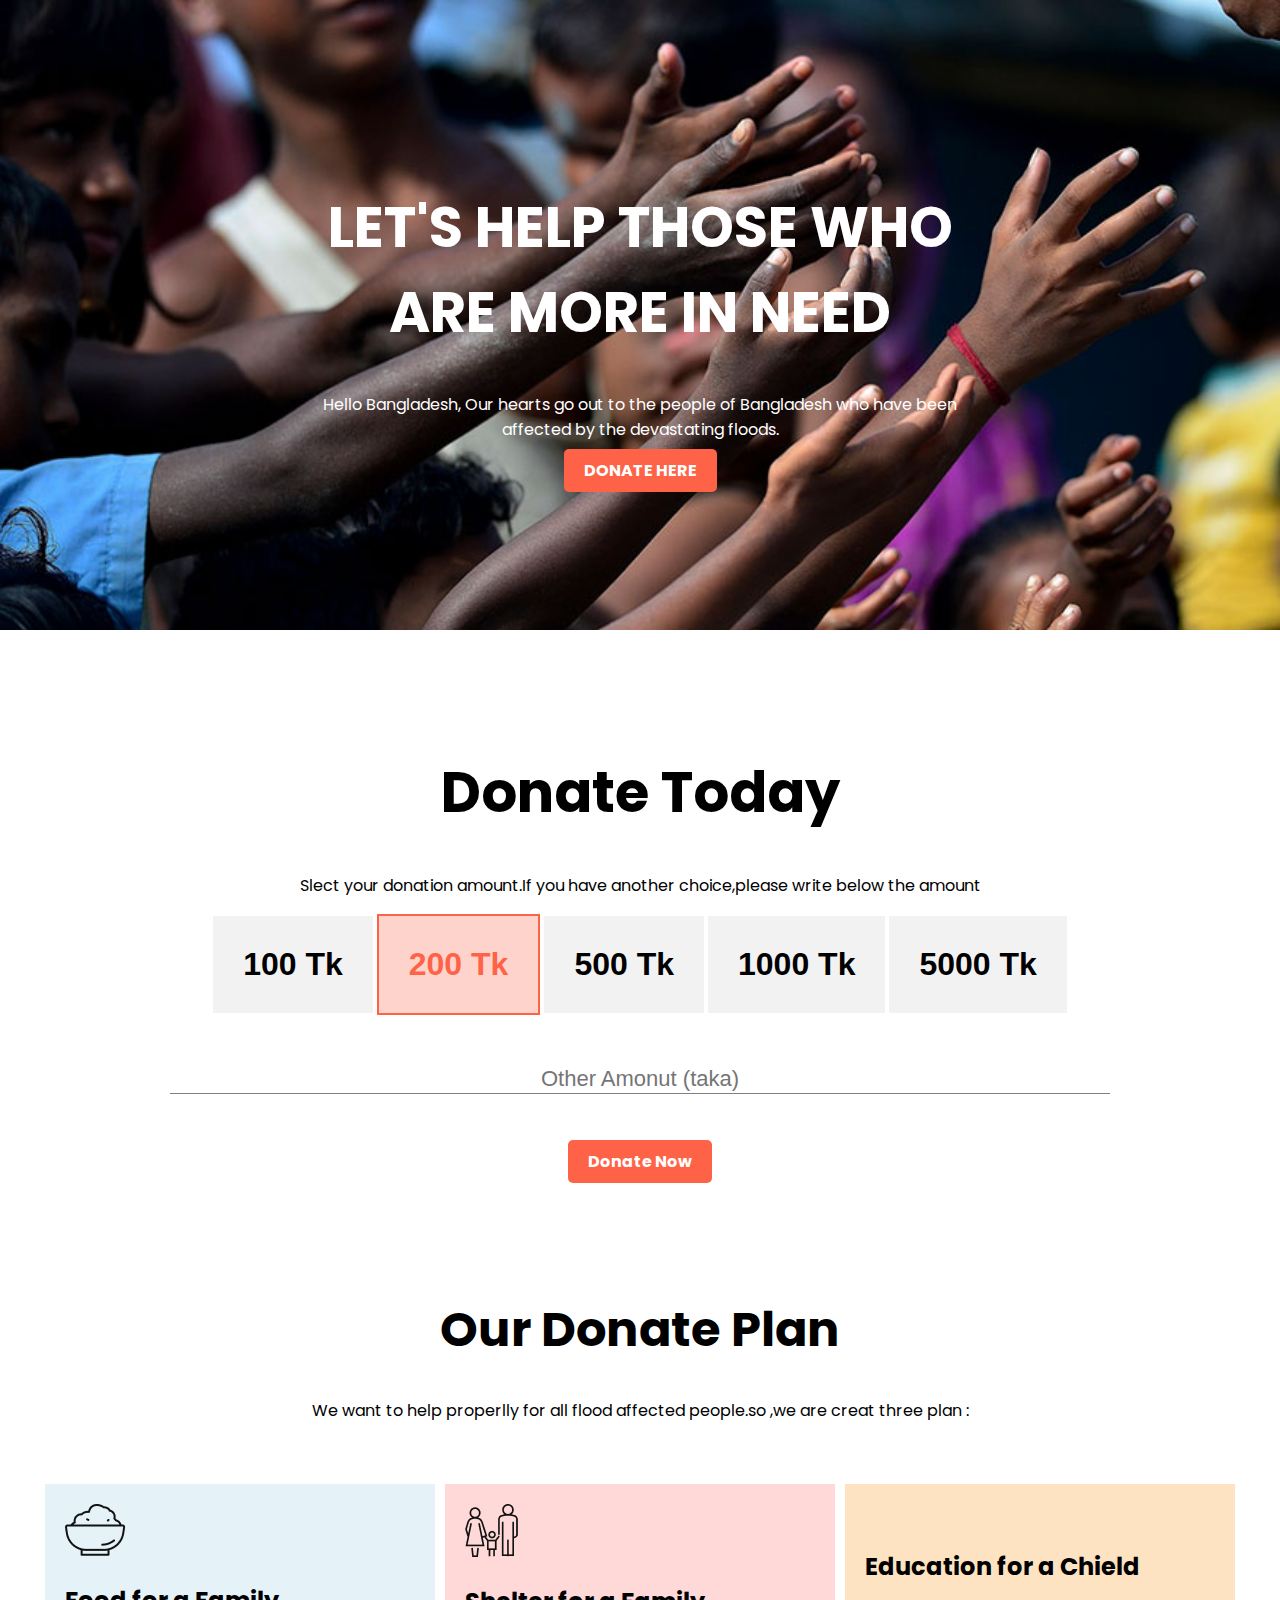
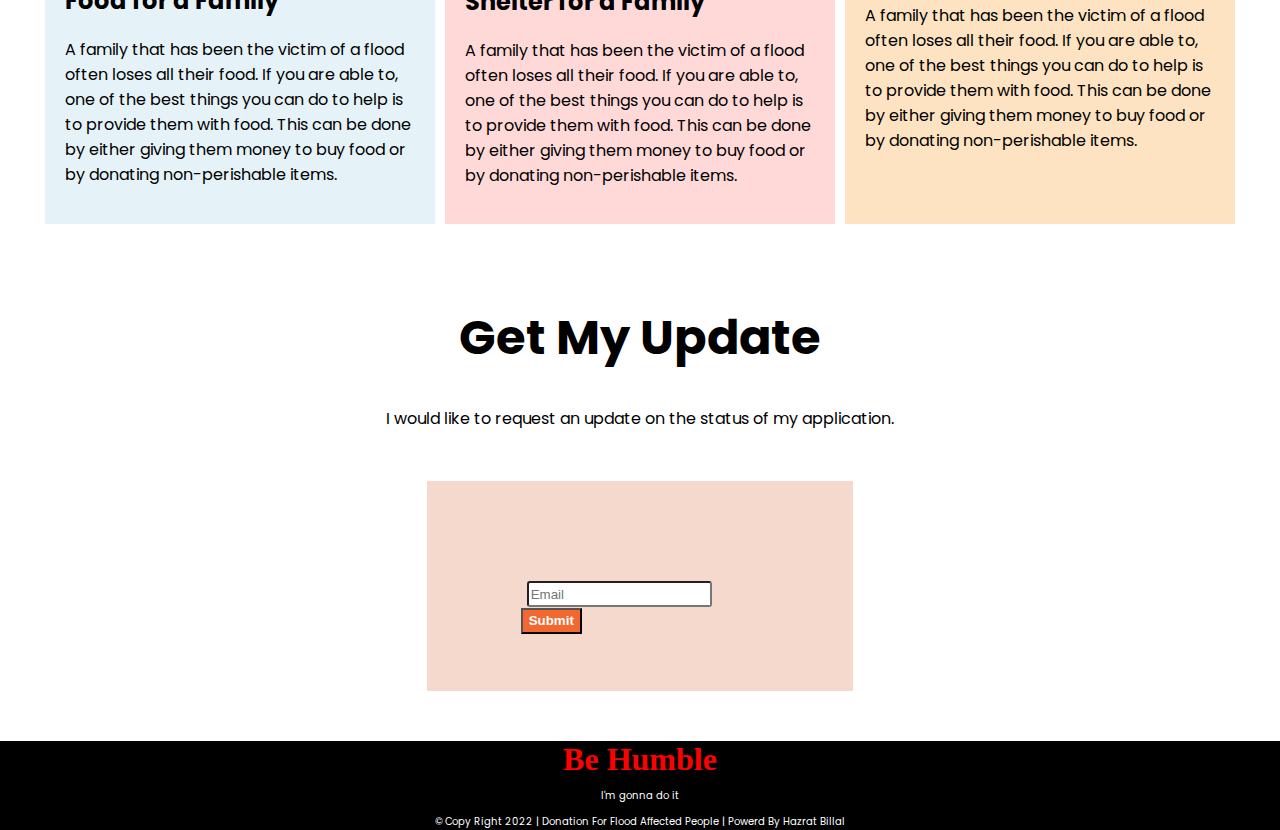
==== index.html @ 71e49adb "update" ====
<!DOCTYPE html>
<html lang="en">

<head>
    <meta charset="UTF-8">
    <meta http-equiv="X-UA-Compatible" content="IE=edge">
    <meta name="viewport" content="width=device-width, initial-scale=1.0">
    <link rel="preconnect" href="https://fonts.googleapis.com">
    <link rel="preconnect" href="https://fonts.gstatic.com" crossorigin>
    <link href="https://fonts.googleapis.com/css2?family=Poppins&display=swap" rel="stylesheet">
    <title>Donation for Flood Affected People</title>

    <link rel="stylesheet" href="style.css">
</head>

<body>
    <Section class="hader">
        <Div class="text-center">
            <h1 class="title-text">LET'S HELP THOSE WHO ARE MORE IN NEED</h1>
            <P>Hello Bangladesh, Our hearts go out to the people of Bangladesh who have been affected by the devastating
                floods.</P>
            <a class="donate-here" href="https://www.facebook.com/mdhazratbillal776/">DONATE HERE</a>
        </Div>
        <div class="gradient"></div>
    </Section>
    <section id="donate-today">
        <div class="donate-section">
            <h1 class="title-text">Donate Today</h1>
            <p>Slect your donation amount.If you have another choice,please write below the amount </p>

        </div>
        <div class="donate-section">
            <button class="amount-button">100 Tk</button>
            <button class="amount-button defult-select">200 Tk</button>
            <button class="amount-button">500 Tk</button>
            <button class="amount-button">1000 Tk</button>
            <button class="amount-button">5000 Tk</button>

        </div>
        <div>
            <input type="text" class="input-field" placeholder="Other Amonut (taka)">
        </div>

        <div class="center">

            <a class="donate-here" href="https://www.facebook.com/mdhazratbillal776/" target=”_blank”>Donate Now</a>
        </div>
    </section>

    <section class="three-donate-plans">
        <div>
            <h1 class="donate-hedding">Our Donate Plan</h1>
            <P>We want to help properlly for all flood affected people.so ,we are creat three plan :</P>
        </div>
        <div class="donate-plan">
            <div class="plan-1">
                <img src="icons/food.png" alt="">
                <h2>Food for a Family</h2>
                <p>A family that has been the victim of a flood often loses all their food. If you are able to, one of
                    the
                    best things you can do to help is to provide them with food. This can be done by either giving them
                    money to buy food or by donating non-perishable items.</p>
            </div>
            <div class="plan-2">
                <img src="icons/shelter.png" alt="">
                <h2>Shelter for a Family</h2>
                <p>A family that has been the victim of a flood often loses all their food. If you are able to, one of
                    the
                    best things you can do to help is to provide them with food. This can be done by either giving them
                    money to buy food or by donating non-perishable items.</p>
            </div>
            <div class="plan-3">
                <img src="icons/frame-1.png" alt="">
                <h2>Education for a Chield</h2>
                <p>A family that has been the victim of a flood often loses all their food. If you are able to, one of
                    the
                    best things you can do to help is to provide them with food. This can be done by either giving them
                    money to buy food or by donating non-perishable items.</p>
            </div>
        </div>


    </section>
    <section>

        <div class="our-update">
            <h1 class="uapdate-h">Get My Update</h1>
            <p>I would like to request an update on the status of my application.</p>
        </div>

        <div class="email-area">
            <div class="email-subs div-hide"></div>

            <div class="email-subs">
                <input class="input-email" type="email" placeholder="Email"> <input class="email-submit" type="submit">
            </div>

            <div class="email-subs div-hide"></div>
        </div>
        </div>



    </section>




</body>
<footer>
    <div class="footer-set">
        <h1 class="footer-hadding"> Be Humble</h1>
        <p class="footer-p">I'm gonna do it</p>
        <p class="footer-p">© Copy Right 2022 | Donation For Flood Affected People | Powerd By Hazrat Billal</p>
    </div>

</footer>

</html>
---- style.css ----
body,
html {
    font-family: 'Poppins', sans-serif;
    height: 100%;
    margin: 0;
}

.title-text {
    font-weight: 700;
    font-size: 350%;
}

.hader {
    background-image: url(images/donation13.jpg);
    background-image: linear-gradient(bottom black gray);
    background-repeat: no-repeat;
    background-size: cover;
    height: 70%;
    position: relative;
    margin: 0px;
}


.donate-here {
    text-decoration: none;
    background-color: tomato;
    padding: 10px 20px;
    border-radius: 5px;
    color: white;
    font-weight: 700;



}

.text-center {
    Text-align: center;
    color: white;
    position: absolute;
    top: 50%;
    left: 50%;
    transform: translate(-50%, -50%);
}

#donate-today {
    margin: 120px;
}

.donate-section {
    text-align: center;
}

.amount-button {
    background-color: #f3f2f2;
    padding: 30px 30px;
    color: black;
    font-weight: 700;
    border: none;
    font-size: 200%;
    text-align: center;
}

.defult-select {
    border: 2px solid tomato;
    color: tomato;
    background-color: #fdd3cb;
}

.center {
    margin: 5px;
    text-align: center;


}

.input-field {
    margin: 50px;
    width: 90%;
    border: 0;
    outline: 0;
    border-bottom: 1px solid gray;
    text-align: center;
    font-size: 22px;


}

.footer-hadding {
    font-family: bangers;
    color: red;
    margin: 10px;

}

.footer-set {
    background: black;
    height: 50%;
    width: 100%;
    color: white;
    text-align: center;
}

.footer-p {
    font-size: 10px;
}

.three-donate-plans {
    text-align: center;
}

.donate-hedding {
    font-size: 300%;
}

.donate-plan {

    padding: 40px 40px;
    display: flex;
}

.plan-1 {
    margin: 5px 5px;
    background-color: rgb(229, 243, 248);
    padding: 20px;
    text-align: left;
}

.plan-2 {
    margin: 5px 5px;
    background-color: rgb(255, 217, 216);
    padding: 20px;
    text-align: left;
}

.plan-3 {
    margin: 5px 5px;
    background-color: rgb(253, 227, 193);
    padding: 20px;
    text-align: left;
}

.our-update {
    text-align: center;

}

.uapdate-h {
    font-size: 300%;
}

.input-email {
    border-radius: 3px;
    height: 20px;
    border-color: 2px solid gray;

}

.email-submit {
    background-color: #f36730;
    color: white;
    font-weight: 700;
    margin-left: -6px;
    height: 26px;
}

.email-area {
    display: flex;
    margin-top: 50px;
    margin-bottom: 50px;

}

.email-subs {
    background-color: #f5d9cc;
    height: 10px;
    width: 1000px;
    border: none;
    font-weight: 700;
    color: white;
    padding: 100px;

}

.div-hide {
    background-color: white;
}
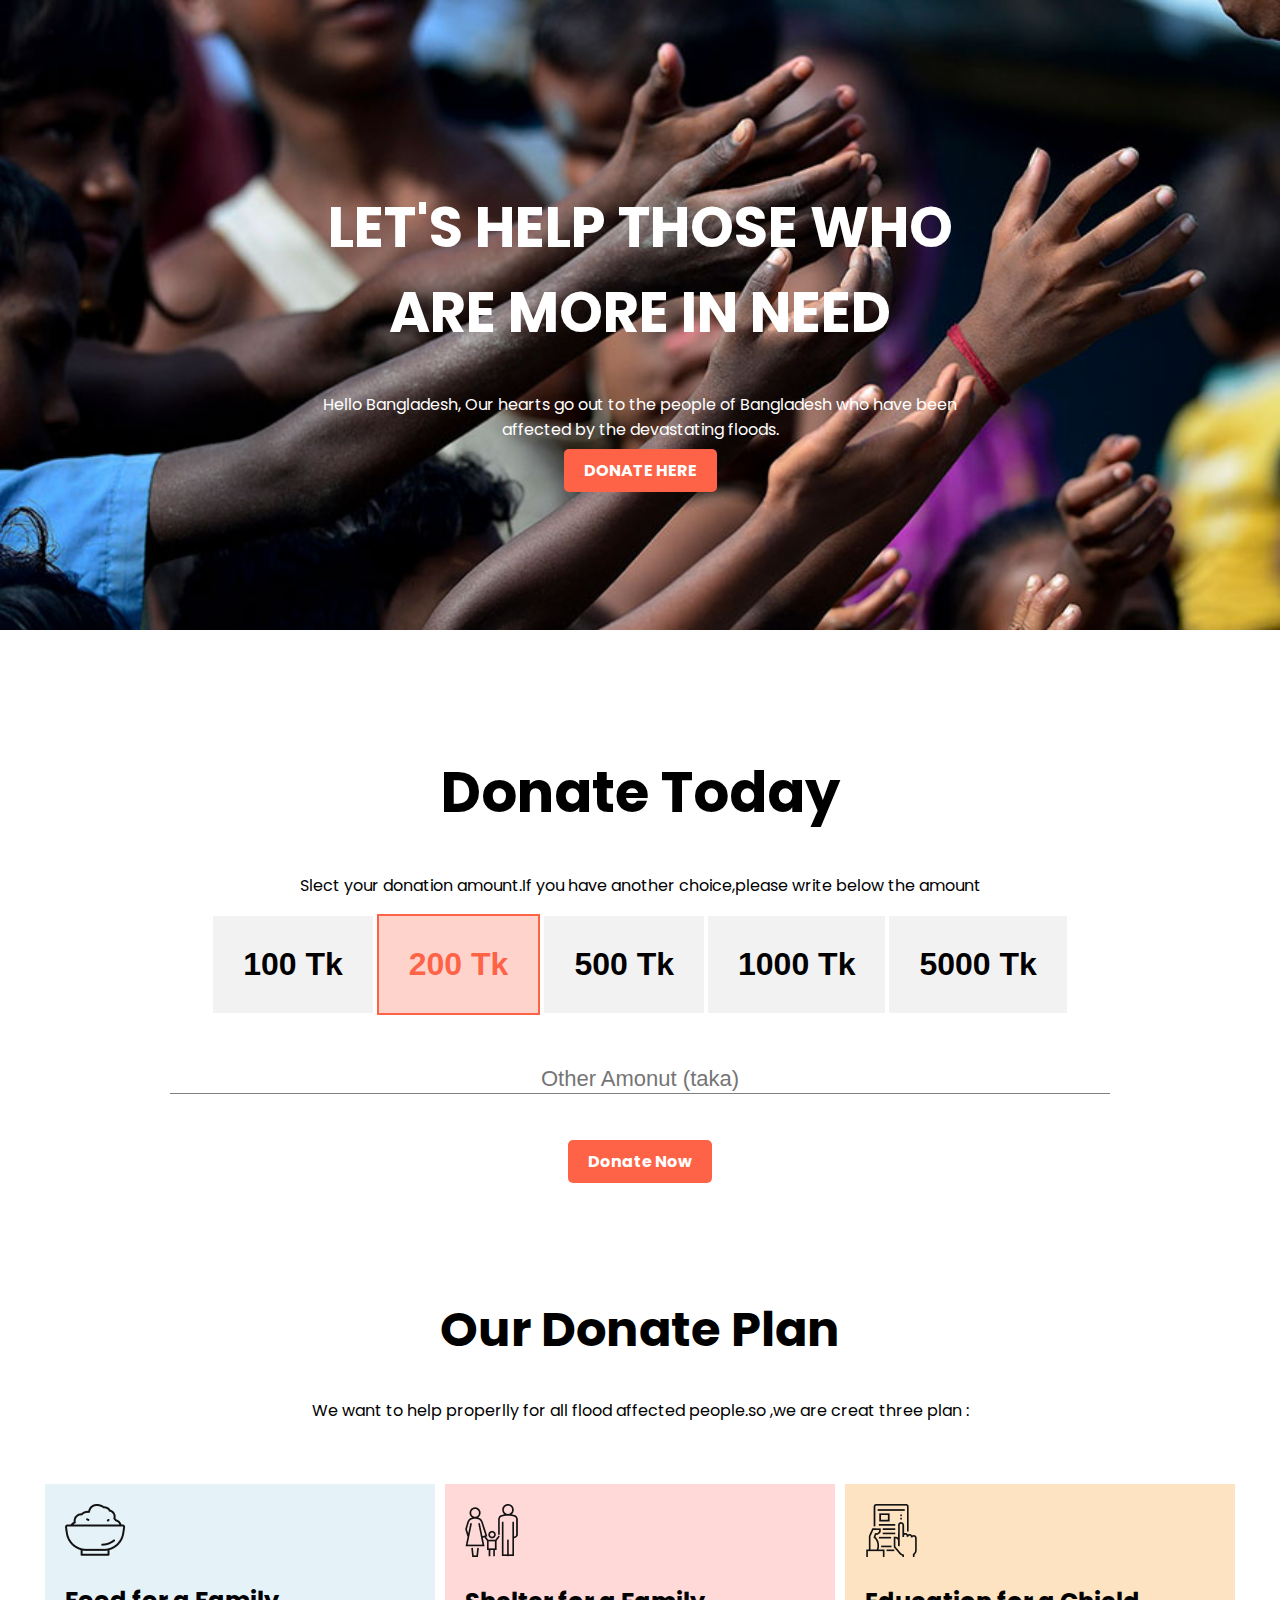
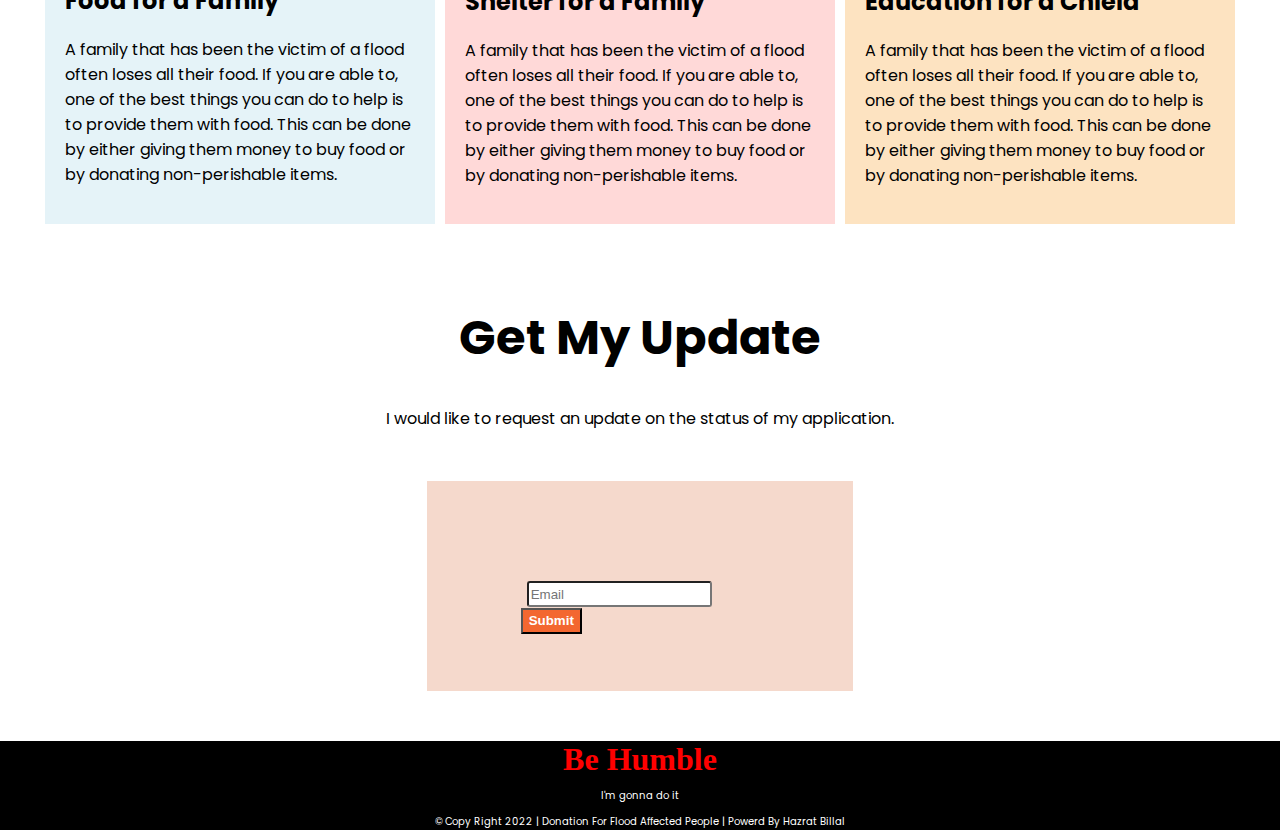
==== commit f56af8ac: "update now" ====
--- a/index.html
+++ b/index.html
@@ -70,7 +70,7 @@
                     money to buy food or by donating non-perishable items.</p>
             </div>
             <div class="plan-3">
-                <img src="icons/frame-1.png" alt="">
+                <img src="icons/Frame-1.png" alt="">
                 <h2>Education for a Chield</h2>
                 <p>A family that has been the victim of a flood often loses all their food. If you are able to, one of
                     the
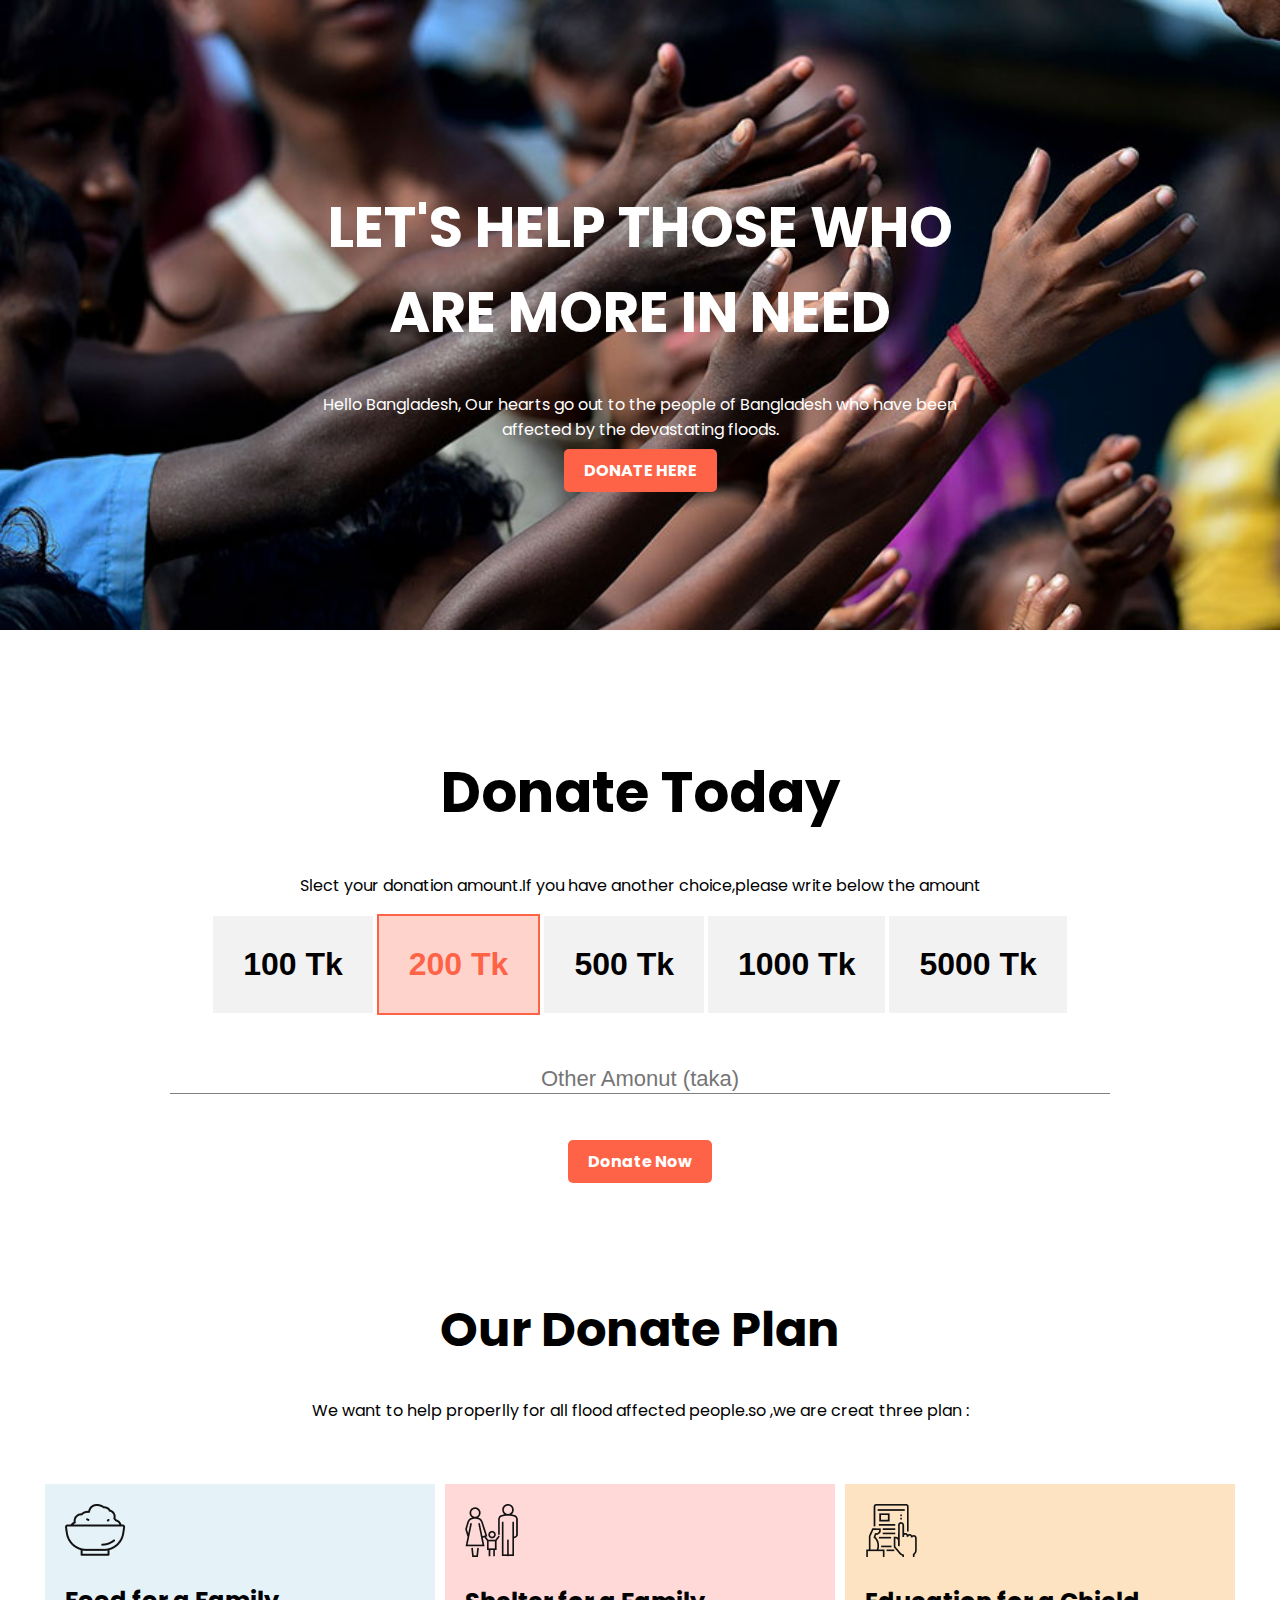
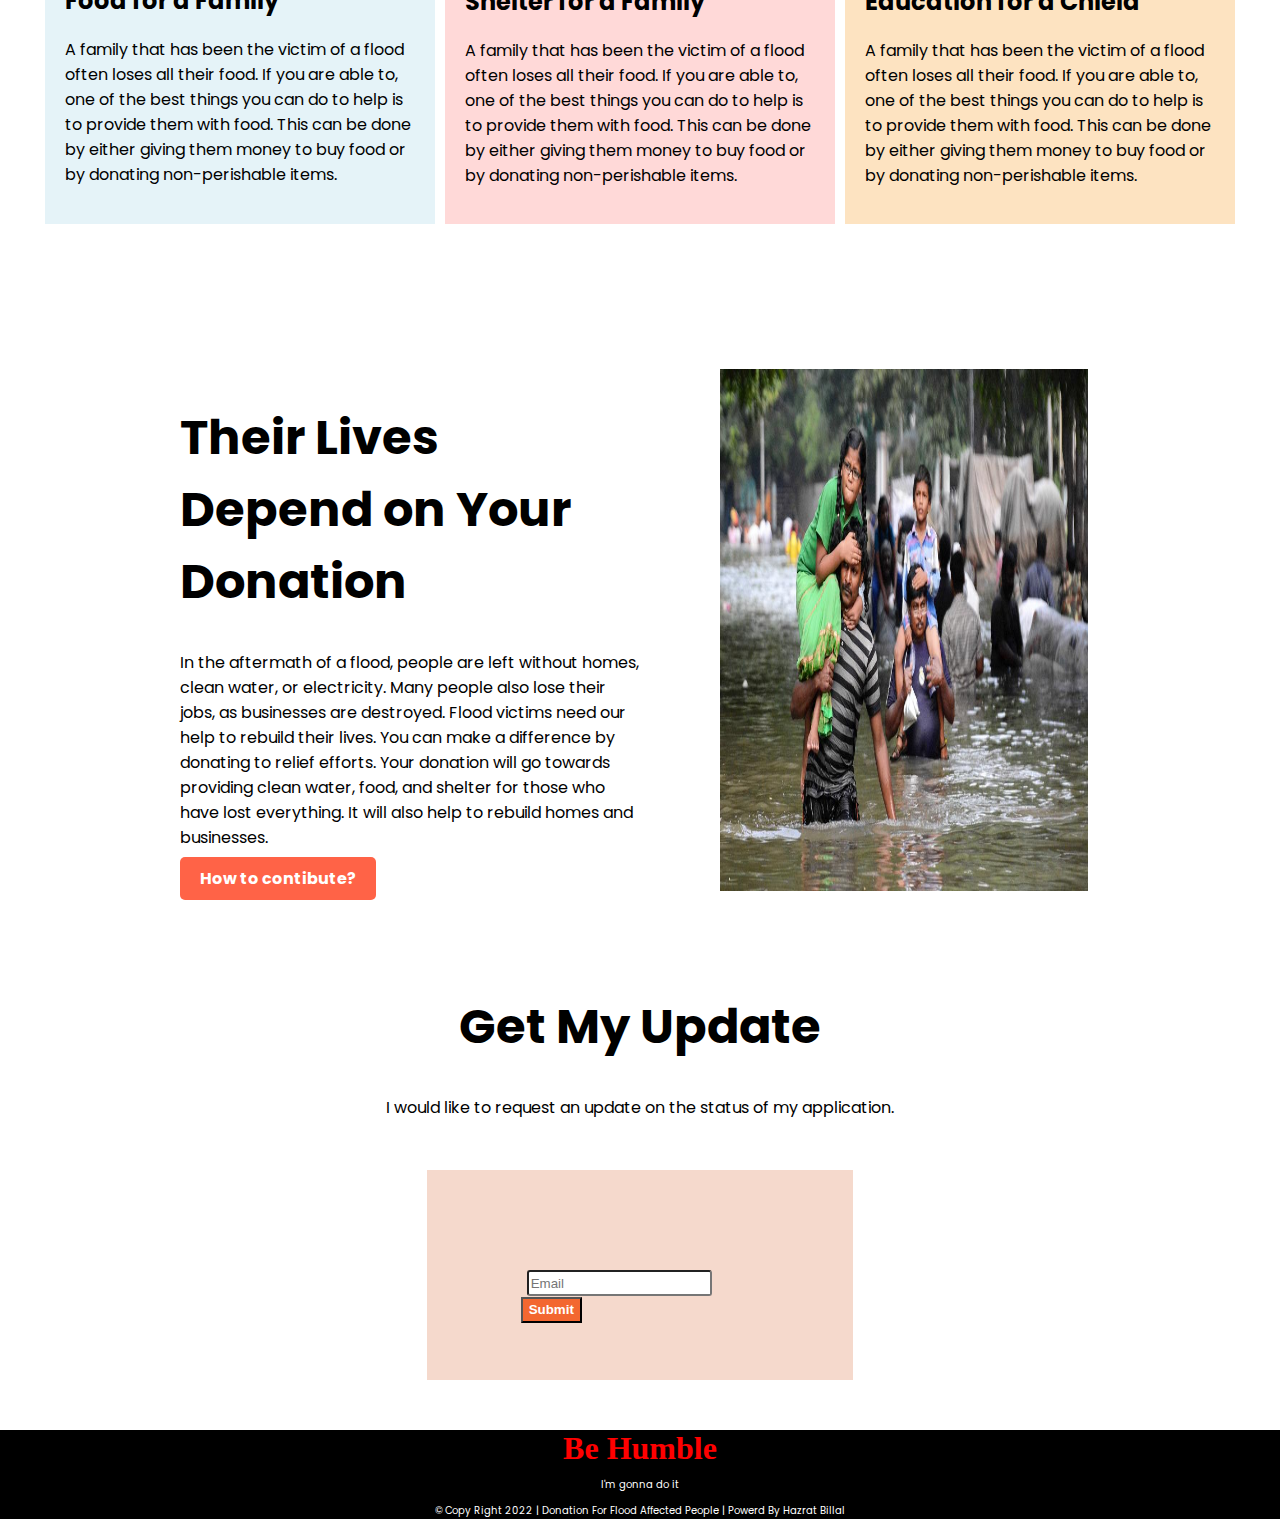
==== commit 678cab10: "update" ====
--- a/index.html
+++ b/index.html
@@ -19,9 +19,8 @@
             <h1 class="title-text">LET'S HELP THOSE WHO ARE MORE IN NEED</h1>
             <P>Hello Bangladesh, Our hearts go out to the people of Bangladesh who have been affected by the devastating
                 floods.</P>
-            <a class="donate-here" href="https://www.facebook.com/mdhazratbillal776/">DONATE HERE</a>
+            <a class="donate-here" href="https://www.facebook.com/mdhazratbillal776/" target=”_blank”>DONATE HERE</a>
         </Div>
-        <div class="gradient"></div>
     </Section>
     <section id="donate-today">
         <div class="donate-section">
@@ -41,7 +40,7 @@
             <input type="text" class="input-field" placeholder="Other Amonut (taka)">
         </div>
 
-        <div class="center">
+        <div class="center-donate">
 
             <a class="donate-here" href="https://www.facebook.com/mdhazratbillal776/" target=”_blank”>Donate Now</a>
         </div>
@@ -77,6 +76,26 @@
                     best things you can do to help is to provide them with food. This can be done by either giving them
                     money to buy food or by donating non-perishable items.</p>
             </div>
+        </div>
+
+
+    </section>
+    <section class="contibute-section">
+
+        <div class="contibute-area">
+            <h1 class="contibute-header">Their Lives Depend on Your Donation</h1>
+            <p>In the aftermath of a flood, people are left without homes, clean water, or electricity. Many people
+                also
+                lose their jobs, as businesses are destroyed. Flood victims need our help to rebuild their lives.
+                You
+                can make a difference by donating to relief efforts. Your donation will go towards providing clean
+                water, food, and shelter for those who have lost everything. It will also help to rebuild homes and
+                businesses.</p>
+            <a class="donate-here" href="#" target=”_blank”>How to contibute?</a>
+        </div>
+        <div class="contibute-area">
+            <img src="images/donation4.jpg" alt="">
+
         </div>
 
 
--- a/style.css
+++ b/style.css
@@ -5,10 +5,7 @@
     margin: 0;
 }
 
-.title-text {
-    font-weight: 700;
-    font-size: 350%;
-}
+
 
 .hader {
     background-image: url(images/donation13.jpg);
@@ -20,6 +17,11 @@
     margin: 0px;
 }
 
+.title-text {
+    font-weight: 700;
+    font-size: 350%;
+}
+
 
 .donate-here {
     text-decoration: none;
@@ -28,9 +30,6 @@
     border-radius: 5px;
     color: white;
     font-weight: 700;
-
-
-
 }
 
 .text-center {
@@ -42,6 +41,7 @@
     transform: translate(-50%, -50%);
 }
 
+
 #donate-today {
     margin: 120px;
 }
@@ -66,7 +66,7 @@
     background-color: #fdd3cb;
 }
 
-.center {
+.center-donate {
     margin: 5px;
     text-align: center;
 
@@ -85,24 +85,6 @@
 
 }
 
-.footer-hadding {
-    font-family: bangers;
-    color: red;
-    margin: 10px;
-
-}
-
-.footer-set {
-    background: black;
-    height: 50%;
-    width: 100%;
-    color: white;
-    text-align: center;
-}
-
-.footer-p {
-    font-size: 10px;
-}
 
 .three-donate-plans {
     text-align: center;
@@ -139,6 +121,26 @@
     text-align: left;
 }
 
+.contibute-section {
+    display: flex;
+    margin: 100px;
+}
+
+.contibute-area {
+    width: 50%;
+    padding-left: 80px;
+}
+
+.contibute-header {
+    font-size: 300%;
+}
+
+.contibute-area img {
+    width: 80%;
+    height: 100%;
+
+}
+
 .our-update {
     text-align: center;
 
@@ -183,4 +185,23 @@
 
 .div-hide {
     background-color: white;
+}
+
+.footer-hadding {
+    font-family: cursive;
+    color: red;
+    margin: 10px;
+
+}
+
+.footer-set {
+    background: black;
+    height: 50%;
+    width: 100%;
+    color: white;
+    text-align: center;
+}
+
+.footer-p {
+    font-size: 10px;
 }